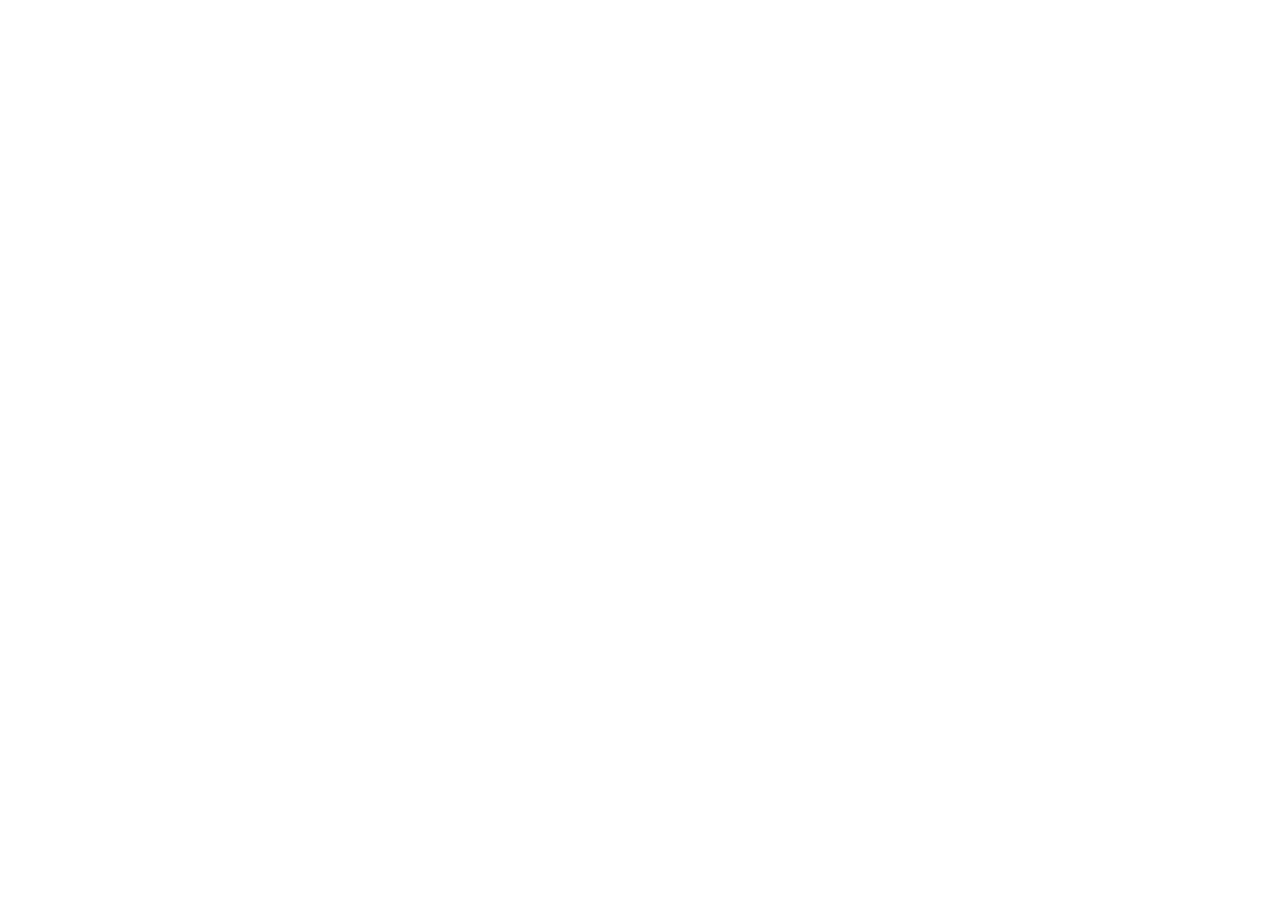
==== index.html @ bd077923 "adding index" ====
<!DOCTYPE html>
<html lang="en">
<head>
    <meta charset="UTF-8">
    <meta name="viewport" content="width=device-width, initial-scale=1.0">
    <title>Website of Hritik Mandoliya - Junior Software Engineer</title>
    <!-- SEO Meta Tags -->
    <meta name="description" content="Personal Website of Hritik Mandoliya, a Junior Software Engineer.">
    <meta name="keywords" content="Software Developer, C, C++, Python, HTML, CSS, JavaScript, Resume, CV, Web Development">
    <meta name="author" content="Hritik Mandoliya">
    <!-- Open Graph Meta Tags -->
    <meta property="og:title" content="Hritik Mandoliya - Junior Software Engineer CV">
    <meta property="og:type" content="website">
    <meta property="og:url" content="https://mywebsite.com/homepage">
    <meta property="og:image" content="https://mywebsite.com/images/my-photo.jpg">
    <meta property="og:description" content="Explore the Personal Website of Hritik Mandoliya, a skilled Junior Software Engineer with experience in C, C++, Python, and more.">
    <meta property="og:site_name" content="Hritik Mandoliya's Personal Website">
    <!-- Favicon -->
    <link rel="shortcut icon" href="favicon.ico" type="image/x-icon">
</head>
<body>
    
</body>
</html>
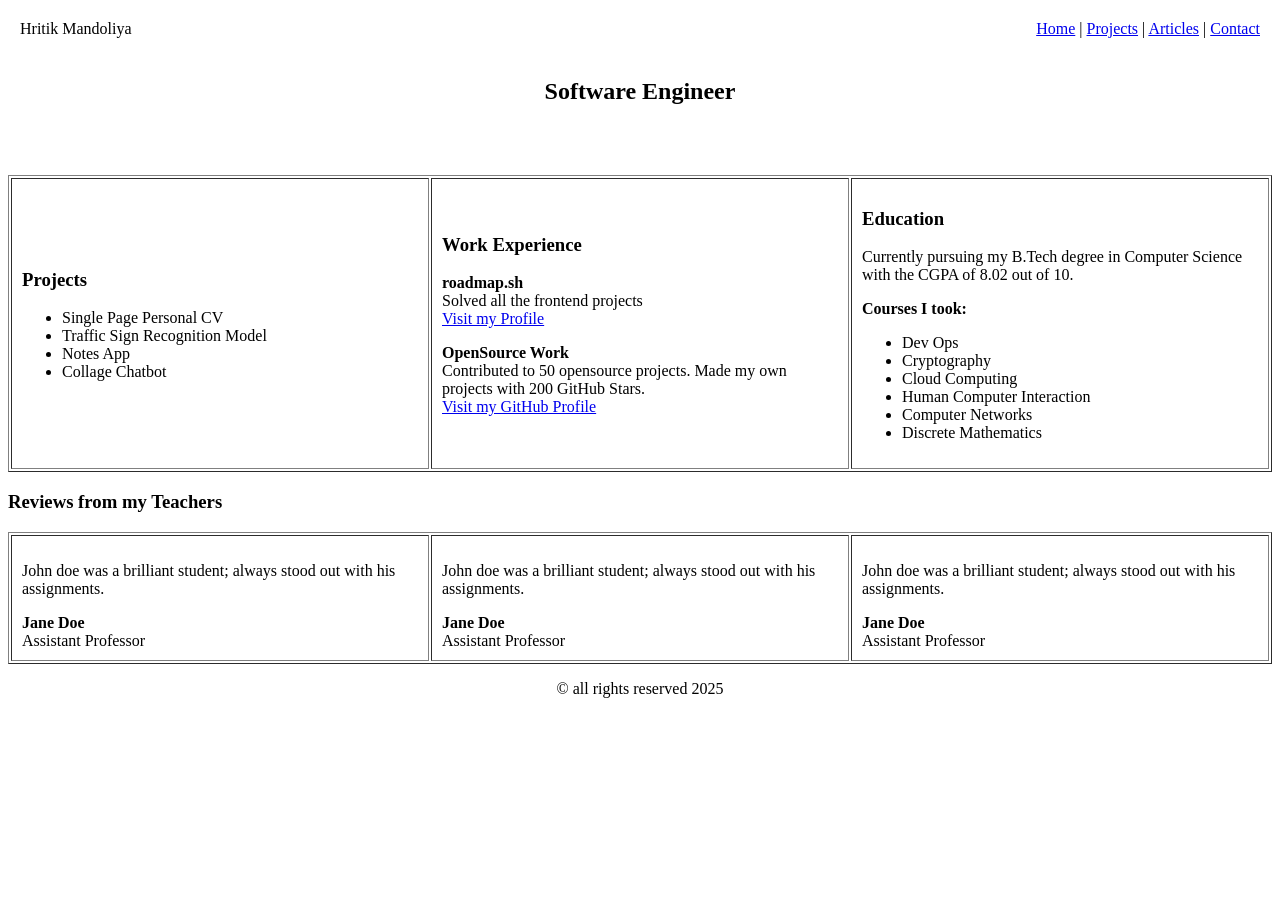
==== commit 13c41376: "Basic Setup Complete" ====
--- a/index.html
+++ b/index.html
@@ -3,7 +3,7 @@
 <head>
     <meta charset="UTF-8">
     <meta name="viewport" content="width=device-width, initial-scale=1.0">
-    <title>Website of Hritik Mandoliya - Junior Software Engineer</title>
+    <title>Hritik Mandoliya - Junior Software Engineer</title>
     <!-- SEO Meta Tags -->
     <meta name="description" content="Personal Website of Hritik Mandoliya, a Junior Software Engineer.">
     <meta name="keywords" content="Software Developer, C, C++, Python, HTML, CSS, JavaScript, Resume, CV, Web Development">
@@ -11,14 +11,124 @@
     <!-- Open Graph Meta Tags -->
     <meta property="og:title" content="Hritik Mandoliya - Junior Software Engineer CV">
     <meta property="og:type" content="website">
-    <meta property="og:url" content="https://mywebsite.com/homepage">
-    <meta property="og:image" content="https://mywebsite.com/images/my-photo.jpg">
+    <meta property="og:url" content="https://hritik2525.github.io">
+    <meta property="og:image" content="https://hritik2525.github.io/images/my-photo.jpg">
     <meta property="og:description" content="Explore the Personal Website of Hritik Mandoliya, a skilled Junior Software Engineer with experience in C, C++, Python, and more.">
     <meta property="og:site_name" content="Hritik Mandoliya's Personal Website">
     <!-- Favicon -->
     <link rel="shortcut icon" href="favicon.ico" type="image/x-icon">
+    <style>
+        .top-left{
+            position: absolute;
+            top: 0;
+            left: 0;
+            padding: 20px;
+        }
+        .top-right{
+            position: absolute;
+            top: 0;
+            right: 0;
+            padding: 20px;
+        }
+        #title{
+            text-align: center;
+            padding: 50px;
+        }
+    </style>
 </head>
 <body>
-    
+
+    <!-- Header -->
+    <header>
+        <div class="top-left">Hritik Mandoliya</div>
+        <nav class="top-right">
+            <a href="index.html">Home</a> |
+            <a href="projects.html">Projects</a> |
+            <a href="articles.html">Articles</a> |
+            <a href="contact.html">Contact</a>
+        </nav>
+    </header>
+
+    <main>
+        <!-- Title -->
+        <section  id="title">
+            <h1>Software Engineer</h1>
+        </section>
+
+        <!-- Main Sections -->
+        <section>
+            <table width="100%" border="1">
+                <tr>
+                    <!-- Projects -->
+                    <td width="33%" style="padding:10px;">
+                        <h3>Projects</h3>
+                        <ul>
+                            <li>Single Page Personal CV</li>
+                            <li>Traffic Sign Recognition Model</li>
+                            <li>Notes App</li>
+                            <li>Collage Chatbot</li>
+                        </ul>
+                    </td>
+                    
+                    <!-- Work Experience -->
+                    <td width="33%" style="padding:10px;">
+                        <h3>Work Experience</h3>
+                        <p><strong>roadmap.sh</strong><br>
+                        Solved all the frontend projects<br>
+                        <a href="#">Visit my Profile</a></p>
+
+                        <p><strong>OpenSource Work</strong><br>
+                        Contributed to 50 opensource projects. Made my own projects with 200 GitHub Stars.<br>
+                        <a href="https://github.com/Hritik2525">Visit my GitHub Profile</a></p>
+                    </td>
+
+                    <!-- Education -->
+                    <td width="33%" style="padding:10px;">
+                        <h3>Education</h3>
+                        <p>Currently pursuing my B.Tech degree in Computer Science with the CGPA of 8.02 out of 10.</p>
+                        <p><strong>Courses I took:</strong></p>
+                        <ul>
+                            <li>Dev Ops</li>
+                            <li>Cryptography</li>
+                            <li>Cloud Computing</li>
+                            <li>Human Computer Interaction</li>
+                            <li>Computer Networks</li>
+                            <li>Discrete Mathematics</li>
+                        </ul>
+                    </td>
+                </tr>
+            </table>
+        </section>
+
+        <!-- Reviews Section -->
+        <section>
+            <h3>Reviews from my Teachers</h3>
+            
+            <table width="100%" border="1">
+                <tr>
+                    <td width="33%" style="padding:10px;">
+                        <p>John doe was a brilliant student; always stood out with his assignments.</p>
+                        <strong>Jane Doe</strong><br>
+                        Assistant Professor
+                    </td>
+                    <td width="33%" style="padding:10px;">
+                        <p>John doe was a brilliant student; always stood out with his assignments.</p>
+                        <strong>Jane Doe</strong><br>
+                        Assistant Professor
+                    </td>
+                    <td width="33%" style="padding:10px;">
+                        <p>John doe was a brilliant student; always stood out with his assignments.</p>
+                        <strong>Jane Doe</strong><br>
+                        Assistant Professor
+                    </td>
+                </tr>
+            </table>
+        </section>
+    </main>
+
+    <footer style="text-align: center;">
+        <p>© all rights reserved 2025</p>
+    </footer>
+
 </body>
 </html>
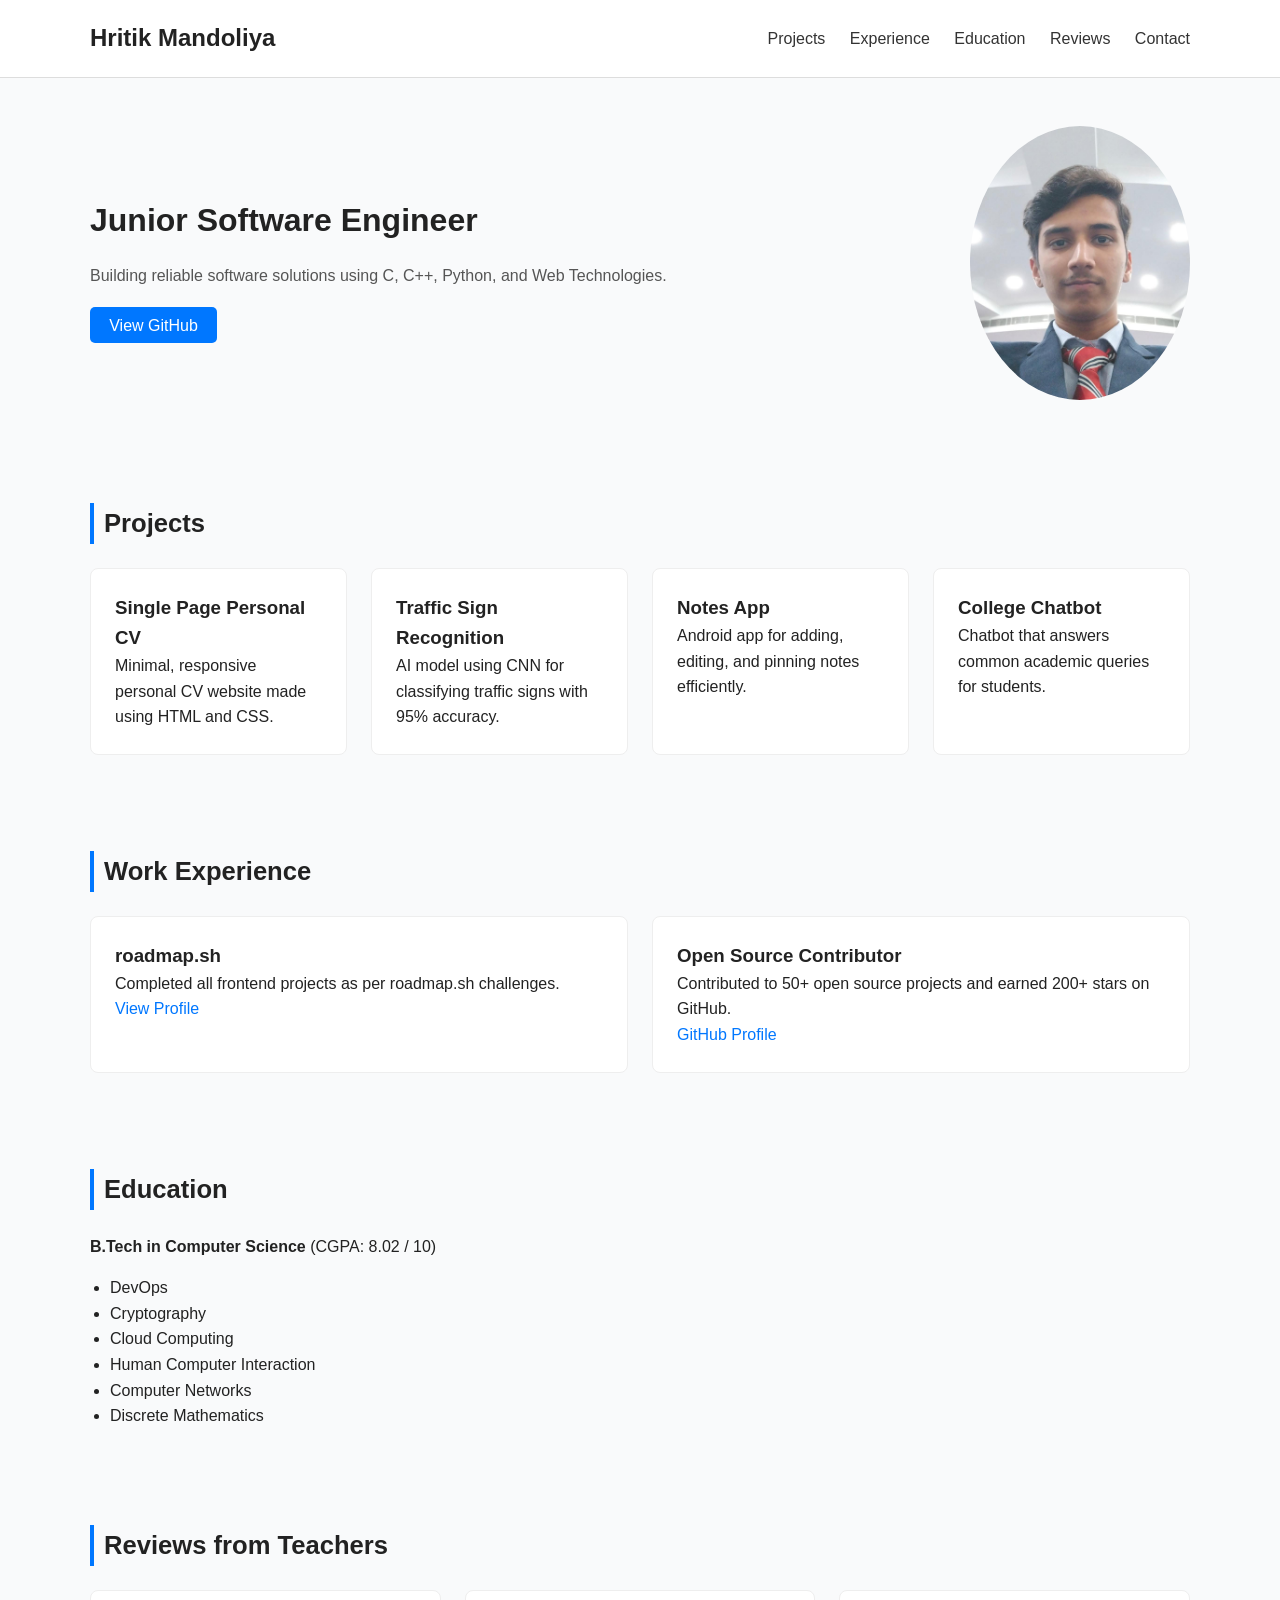
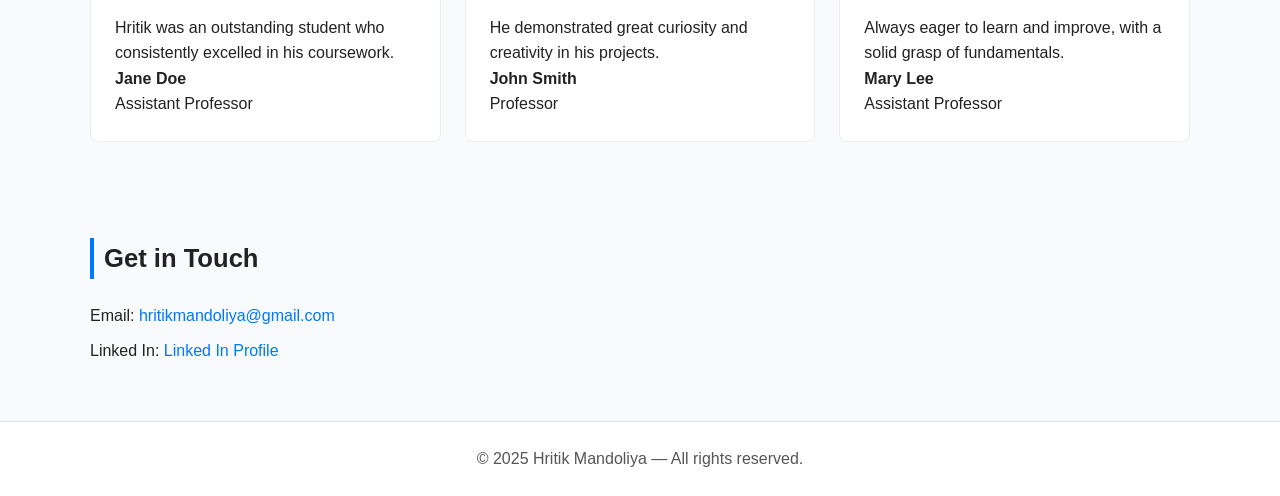
==== commit c519524e: "Website update" ====
--- a/index.html
+++ b/index.html
@@ -1,134 +1,132 @@
 <!DOCTYPE html>
 <html lang="en">
 <head>
-    <meta charset="UTF-8">
-    <meta name="viewport" content="width=device-width, initial-scale=1.0">
-    <title>Hritik Mandoliya - Junior Software Engineer</title>
-    <!-- SEO Meta Tags -->
-    <meta name="description" content="Personal Website of Hritik Mandoliya, a Junior Software Engineer.">
-    <meta name="keywords" content="Software Developer, C, C++, Python, HTML, CSS, JavaScript, Resume, CV, Web Development">
-    <meta name="author" content="Hritik Mandoliya">
-    <!-- Open Graph Meta Tags -->
-    <meta property="og:title" content="Hritik Mandoliya - Junior Software Engineer CV">
-    <meta property="og:type" content="website">
-    <meta property="og:url" content="https://hritik2525.github.io">
-    <meta property="og:image" content="https://hritik2525.github.io/images/my-photo.jpg">
-    <meta property="og:description" content="Explore the Personal Website of Hritik Mandoliya, a skilled Junior Software Engineer with experience in C, C++, Python, and more.">
-    <meta property="og:site_name" content="Hritik Mandoliya's Personal Website">
+    <meta charset="UTF-8" />
+    <meta name="viewport" content="width=device-width, initial-scale=1.0" />
+    <title>Hritik Mandoliya - Portfolio</title>
+
+    <!-- SEO -->
+    <meta name="description" content="Portfolio of Hritik Mandoliya, a Junior Software Engineer skilled in C, C++, Python, Web Development, and AI." />
+    <meta name="keywords" content="Hritik Mandoliya, Portfolio, Software Engineer, Web Developer, GitHub Projects, Resume" />
+    <meta name="author" content="Hritik Mandoliya" />
+
     <!-- Favicon -->
-    <link rel="shortcut icon" href="favicon.ico" type="image/x-icon">
-    <style>
-        .top-left{
-            position: absolute;
-            top: 0;
-            left: 0;
-            padding: 20px;
-        }
-        .top-right{
-            position: absolute;
-            top: 0;
-            right: 0;
-            padding: 20px;
-        }
-        #title{
-            text-align: center;
-            padding: 50px;
-        }
-    </style>
+    <link rel="icon" href="favicon.ico" />
+
+    <!-- CSS -->
+    <link rel="stylesheet" href="style.css" />
 </head>
+
 <body>
-
     <!-- Header -->
-    <header>
-        <div class="top-left">Hritik Mandoliya</div>
-        <nav class="top-right">
-            <a href="index.html">Home</a> |
-            <a href="projects.html">Projects</a> |
-            <a href="articles.html">Articles</a> |
-            <a href="contact.html">Contact</a>
+    <header class="header">
+        <div class="container header-content">
+        <h1 class="logo">Hritik Mandoliya</h1>
+        <nav class="nav">
+            <a href="#projects">Projects</a>
+            <a href="#experience">Experience</a>
+            <a href="#education">Education</a>
+            <a href="#reviews">Reviews</a>
+            <a href="#contact">Contact</a>
         </nav>
+        </div>
     </header>
 
-    <main>
-        <!-- Title -->
-        <section  id="title">
-            <h1>Software Engineer</h1>
-        </section>
+    <!-- Hero Section -->
+    <section class="hero container">
+        <div class="hero-text">
+        <h2>Junior Software Engineer</h2>
+        <p>Building reliable software solutions using C, C++, Python, and Web Technologies.</p>
+        <a href="https://github.com/Hritik2525" class="btn">View GitHub</a>
+        </div>
+        <div class="hero-img">
+        <img src="images/my-photo.jpeg" alt="Hritik Mandoliya Photo" />
+        </div>
+    </section>
 
-        <!-- Main Sections -->
-        <section>
-            <table width="100%" border="1">
-                <tr>
-                    <!-- Projects -->
-                    <td width="33%" style="padding:10px;">
-                        <h3>Projects</h3>
-                        <ul>
-                            <li>Single Page Personal CV</li>
-                            <li>Traffic Sign Recognition Model</li>
-                            <li>Notes App</li>
-                            <li>Collage Chatbot</li>
-                        </ul>
-                    </td>
-                    
-                    <!-- Work Experience -->
-                    <td width="33%" style="padding:10px;">
-                        <h3>Work Experience</h3>
-                        <p><strong>roadmap.sh</strong><br>
-                        Solved all the frontend projects<br>
-                        <a href="#">Visit my Profile</a></p>
+    <!-- Projects -->
+    <section id="projects" class="container">
+        <h2 class="section-title">Projects</h2>
+        <div class="grid">
+        <div class="card">
+            <h3>Single Page Personal CV</h3>
+            <p>Minimal, responsive personal CV website made using HTML and CSS.</p>
+        </div>
+        <div class="card">
+            <h3>Traffic Sign Recognition</h3>
+            <p>AI model using CNN for classifying traffic signs with 95% accuracy.</p>
+        </div>
+        <div class="card">
+            <h3>Notes App</h3>
+            <p>Android app for adding, editing, and pinning notes efficiently.</p>
+        </div>
+        <div class="card">
+            <h3>College Chatbot</h3>
+            <p>Chatbot that answers common academic queries for students.</p>
+        </div>
+        </div>
+    </section>
 
-                        <p><strong>OpenSource Work</strong><br>
-                        Contributed to 50 opensource projects. Made my own projects with 200 GitHub Stars.<br>
-                        <a href="https://github.com/Hritik2525">Visit my GitHub Profile</a></p>
-                    </td>
+    <!-- Experience -->
+    <section id="experience" class="container">
+        <h2 class="section-title">Work Experience</h2>
+        <div class="grid">
+        <div class="card">
+            <h3>roadmap.sh</h3>
+            <p>Completed all frontend projects as per roadmap.sh challenges.</p>
+            <a href="#">View Profile</a>
+        </div>
+        <div class="card">
+            <h3>Open Source Contributor</h3>
+            <p>Contributed to 50+ open source projects and earned 200+ stars on GitHub.</p>
+            <a href="https://github.com/Hritik2525">GitHub Profile</a>
+        </div>
+        </div>
+    </section>
 
-                    <!-- Education -->
-                    <td width="33%" style="padding:10px;">
-                        <h3>Education</h3>
-                        <p>Currently pursuing my B.Tech degree in Computer Science with the CGPA of 8.02 out of 10.</p>
-                        <p><strong>Courses I took:</strong></p>
-                        <ul>
-                            <li>Dev Ops</li>
-                            <li>Cryptography</li>
-                            <li>Cloud Computing</li>
-                            <li>Human Computer Interaction</li>
-                            <li>Computer Networks</li>
-                            <li>Discrete Mathematics</li>
-                        </ul>
-                    </td>
-                </tr>
-            </table>
-        </section>
+    <!-- Education -->
+    <section id="education" class="container">
+        <h2 class="section-title">Education</h2>
+        <p><strong>B.Tech in Computer Science</strong> (CGPA: 8.02 / 10)</p>
+        <ul class="course-list">
+        <li>DevOps</li>
+        <li>Cryptography</li>
+        <li>Cloud Computing</li>
+        <li>Human Computer Interaction</li>
+        <li>Computer Networks</li>
+        <li>Discrete Mathematics</li>
+        </ul>
+    </section>
 
-        <!-- Reviews Section -->
-        <section>
-            <h3>Reviews from my Teachers</h3>
-            
-            <table width="100%" border="1">
-                <tr>
-                    <td width="33%" style="padding:10px;">
-                        <p>John doe was a brilliant student; always stood out with his assignments.</p>
-                        <strong>Jane Doe</strong><br>
-                        Assistant Professor
-                    </td>
-                    <td width="33%" style="padding:10px;">
-                        <p>John doe was a brilliant student; always stood out with his assignments.</p>
-                        <strong>Jane Doe</strong><br>
-                        Assistant Professor
-                    </td>
-                    <td width="33%" style="padding:10px;">
-                        <p>John doe was a brilliant student; always stood out with his assignments.</p>
-                        <strong>Jane Doe</strong><br>
-                        Assistant Professor
-                    </td>
-                </tr>
-            </table>
-        </section>
-    </main>
+    <!-- Reviews -->
+    <section id="reviews" class="container">
+        <h2 class="section-title">Reviews from Teachers</h2>
+        <div class="grid">
+        <div class="card">
+            <p>Hritik was an outstanding student who consistently excelled in his coursework.</p>
+            <strong>Jane Doe</strong><br />Assistant Professor
+        </div>
+        <div class="card">
+            <p>He demonstrated great curiosity and creativity in his projects.</p>
+            <strong>John Smith</strong><br />Professor
+        </div>
+        <div class="card">
+            <p>Always eager to learn and improve, with a solid grasp of fundamentals.</p>
+            <strong>Mary Lee</strong><br />Assistant Professor
+        </div>
+        </div>
+    </section>
 
-    <footer style="text-align: center;">
-        <p>© all rights reserved 2025</p>
+    <!-- Contact -->
+    <section id="contact" class="container contact">
+        <h2 class="section-title">Get in Touch</h2>
+        <p>Email: <a href="mailto:hritikmandoliya@gmail.com">hritikmandoliya@gmail.com</a></p>
+        <p>Linked In: <a href="www.linkedin.com/in/hritik-mandoliya-918303251">Linked In Profile</a></p>
+    </section>
+
+    <!-- Footer -->
+    <footer class="footer">
+        <p>© 2025 Hritik Mandoliya — All rights reserved.</p>
     </footer>
-
 </body>
 </html>
--- a/style.css
+++ b/style.css
@@ -0,0 +1,162 @@
+/* Reset and Base Styles */
+* {
+    margin: 0;
+    padding: 0;
+    box-sizing: border-box;
+    font-family: "Inter", sans-serif;
+}
+
+body {
+    background: #f9fafb;
+    color: #222;
+    line-height: 1.6;
+}
+
+/* Container */
+.container {
+    width: 90%;
+    max-width: 1100px;
+    margin: auto;
+    padding: 3rem 0;
+}
+
+/* Header */
+.header {
+    background: #fff;
+    border-bottom: 1px solid #ddd;
+    position: sticky;
+    top: 0;
+    z-index: 10;
+}
+
+.header-content {
+    display: flex;
+    justify-content: space-between;
+    align-items: center;
+    padding: 1.2rem 0;
+}
+
+.logo {
+    font-size: 1.5rem;
+    font-weight: 700;
+}
+
+.nav a {
+    color: #333;
+    margin-left: 20px;
+    text-decoration: none;
+    font-weight: 500;
+}
+
+.nav a:hover {
+    color: #0077ff;
+}
+
+/* Hero Section */
+.hero {
+    display: flex;
+    flex-wrap: wrap;
+    align-items: center;
+    justify-content: space-between;
+    text-align: left;
+    padding-top: 3rem;
+}
+
+.hero-text {
+    flex: 1;
+    min-width: 250px;
+}
+
+.hero-text h2 {
+    font-size: 2rem;
+    margin-bottom: 1rem;
+}
+
+.hero-text p {
+    margin-bottom: 1.5rem;
+    color: #555;
+}
+
+.hero-img img {
+    width: 220px;
+    border-radius: 50%;
+}
+
+.btn {
+    background: #0077ff;
+    color: #fff;
+    padding: 0.6rem 1.2rem;
+    border-radius: 5px;
+    text-decoration: none;
+}
+
+.btn:hover {
+    background: #005fcc;
+}
+
+/* Section Titles */
+.section-title {
+    font-size: 1.6rem;
+    margin-bottom: 1.5rem;
+    border-left: 4px solid #0077ff;
+    padding-left: 10px;
+}
+
+/* Cards and Grid */
+.grid {
+    display: grid;
+    grid-template-columns: repeat(auto-fit, minmax(250px, 1fr));
+    gap: 1.5rem;
+}
+
+.card {
+    background: #fff;
+    border: 1px solid #eee;
+    padding: 1.5rem;
+    border-radius: 8px;
+    transition: all 0.2s ease-in;
+}
+
+.card:hover {
+    transform: translateY(-5px);
+    box-shadow: 0 4px 10px rgba(0, 0, 0, 0.05);
+}
+
+.card a {
+    color: #0077ff;
+    text-decoration: none;
+}
+
+.card a:hover {
+    text-decoration: underline;
+}
+
+/* Education */
+.course-list {
+    list-style: disc;
+    padding-left: 20px;
+    margin-top: 1rem;
+}
+
+/* Contact */
+.contact p {
+    margin: 0.6rem 0;
+}
+
+.contact a {
+    color: #0077ff;
+    text-decoration: none;
+}
+
+.contact a:hover {
+    text-decoration: underline;
+}
+
+/* Footer */
+.footer {
+    background: #fff;
+    text-align: center;
+    padding: 1.5rem;
+    border-top: 1px solid #ddd;
+    color: #555;
+}
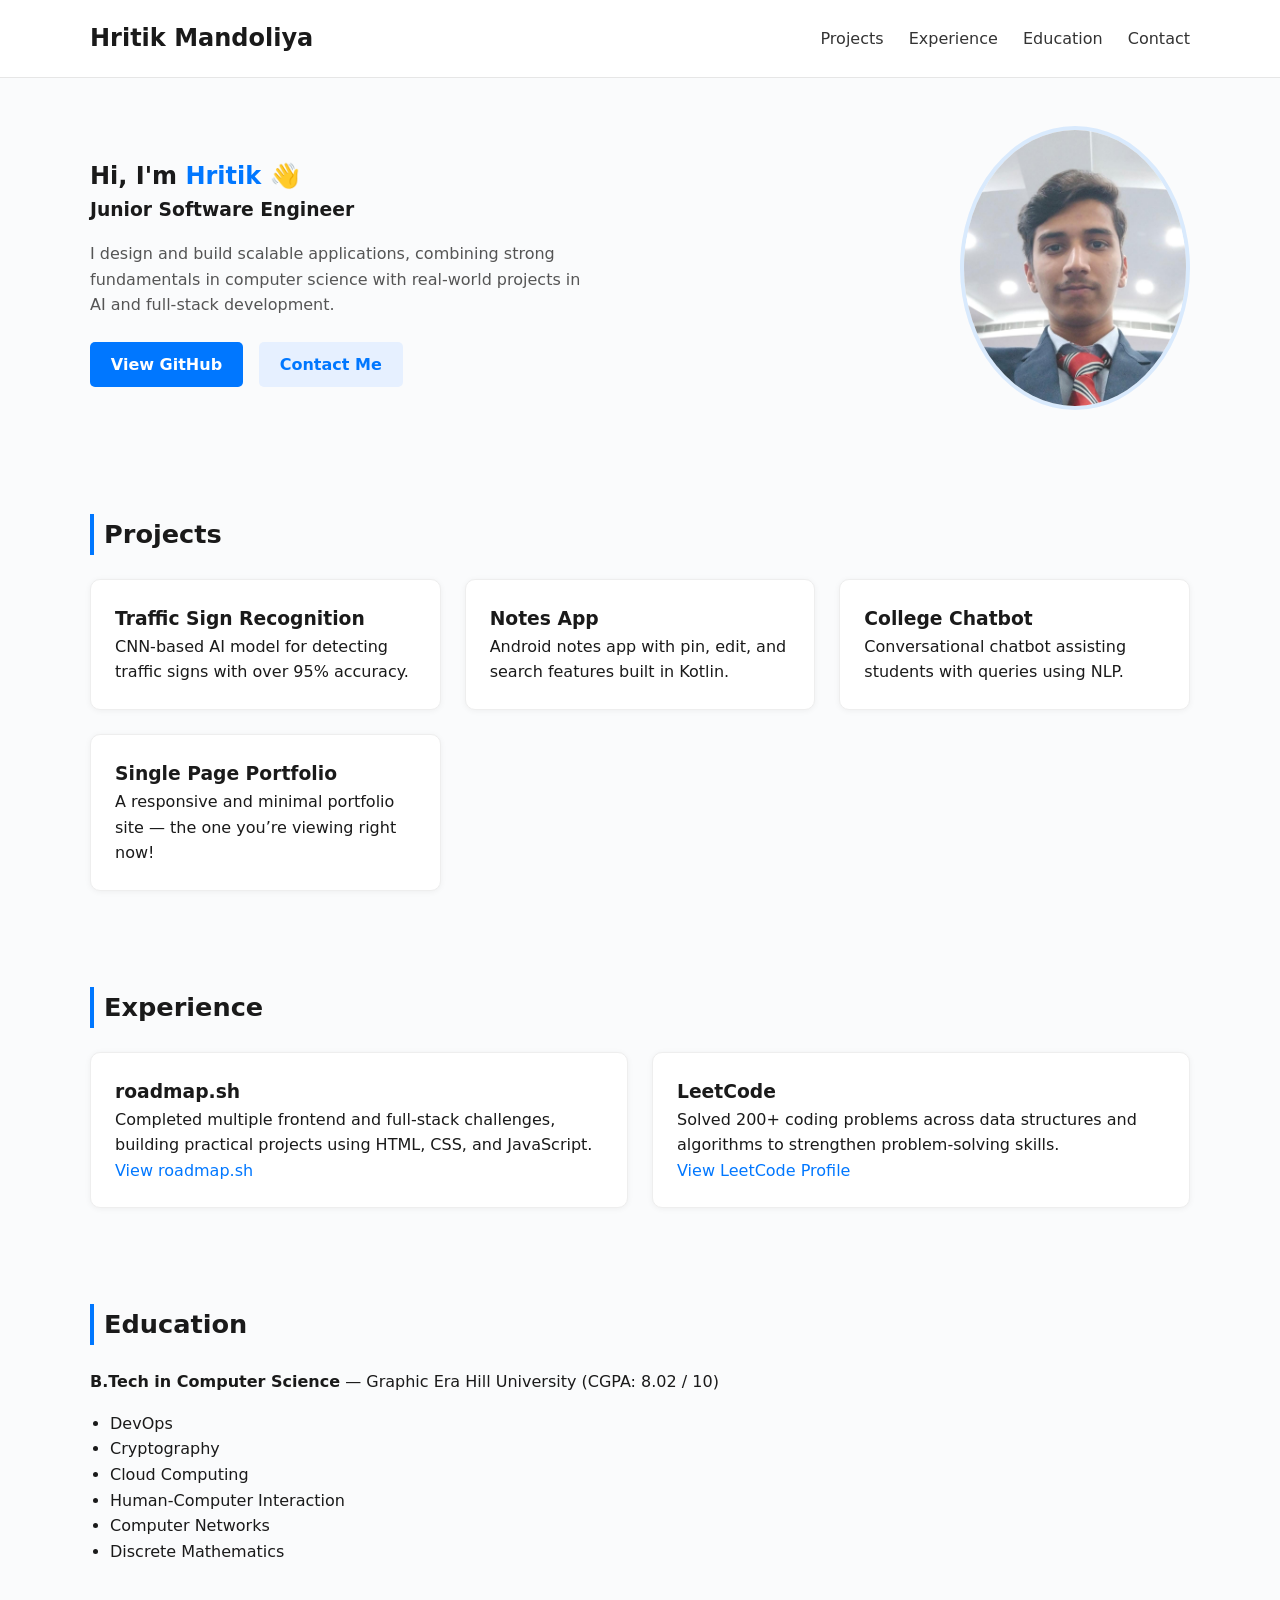
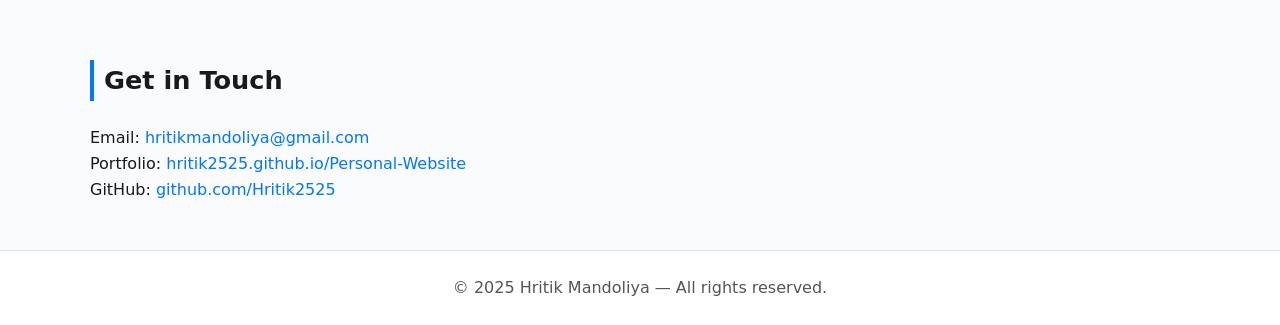
==== commit f04ac5f2: "Website Cleaned and Updated" ====
--- a/index.html
+++ b/index.html
@@ -3,12 +3,19 @@
 <head>
     <meta charset="UTF-8" />
     <meta name="viewport" content="width=device-width, initial-scale=1.0" />
-    <title>Hritik Mandoliya - Portfolio</title>
+    <title>Hritik Mandoliya - Software Engineer</title>
 
     <!-- SEO -->
-    <meta name="description" content="Portfolio of Hritik Mandoliya, a Junior Software Engineer skilled in C, C++, Python, Web Development, and AI." />
-    <meta name="keywords" content="Hritik Mandoliya, Portfolio, Software Engineer, Web Developer, GitHub Projects, Resume" />
+    <meta name="description" content="Portfolio of Hritik Mandoliya, a passionate Software Engineer skilled in C, C++, Python, AI, and Web Development." />
+    <meta name="keywords" content="Hritik Mandoliya, Software Engineer, Portfolio, GitHub, Web Developer, AI, Computer Vision" />
     <meta name="author" content="Hritik Mandoliya" />
+
+    <!-- Social Meta -->
+    <meta property="og:title" content="Hritik Mandoliya - Portfolio" />
+    <meta property="og:description" content="Explore projects, experience, and achievements of Hritik Mandoliya." />
+    <meta property="og:image" content="https://hritik2525.github.io/images/my-photo.jpeg" />
+    <meta property="og:url" content="https://hritik2525.github.io/Personal-Website" />
+    <meta property="og:type" content="website" />
 
     <!-- Favicon -->
     <link rel="icon" href="favicon.ico" />
@@ -20,13 +27,12 @@
 <body>
     <!-- Header -->
     <header class="header">
-        <div class="container header-content">
+        <div class="container nav-container">
         <h1 class="logo">Hritik Mandoliya</h1>
         <nav class="nav">
             <a href="#projects">Projects</a>
             <a href="#experience">Experience</a>
             <a href="#education">Education</a>
-            <a href="#reviews">Reviews</a>
             <a href="#contact">Contact</a>
         </nav>
         </div>
@@ -34,99 +40,91 @@
 
     <!-- Hero Section -->
     <section class="hero container">
+        <div class="hero-content">
         <div class="hero-text">
-        <h2>Junior Software Engineer</h2>
-        <p>Building reliable software solutions using C, C++, Python, and Web Technologies.</p>
-        <a href="https://github.com/Hritik2525" class="btn">View GitHub</a>
+            <h2>Hi, I'm <span>Hritik</span> 👋</h2>
+            <h3>Junior Software Engineer</h3>
+            <p>I design and build scalable applications, combining strong fundamentals in computer science with real-world projects in AI and full-stack development.</p>
+            <div class="buttons">
+            <a href="https://github.com/Hritik2525" class="btn primary">View GitHub</a>
+            <a href="#contact" class="btn secondary">Contact Me</a>
+            </div>
         </div>
         <div class="hero-img">
-        <img src="images/my-photo.jpeg" alt="Hritik Mandoliya Photo" />
+            <img src="images/my-photo.jpeg" alt="Hritik Mandoliya" />
+        </div>
         </div>
     </section>
 
-    <!-- Projects -->
+    <!-- Projects Section -->
     <section id="projects" class="container">
         <h2 class="section-title">Projects</h2>
         <div class="grid">
         <div class="card">
-            <h3>Single Page Personal CV</h3>
-            <p>Minimal, responsive personal CV website made using HTML and CSS.</p>
-        </div>
-        <div class="card">
             <h3>Traffic Sign Recognition</h3>
-            <p>AI model using CNN for classifying traffic signs with 95% accuracy.</p>
+            <p>CNN-based AI model for detecting traffic signs with over 95% accuracy.</p>
         </div>
         <div class="card">
             <h3>Notes App</h3>
-            <p>Android app for adding, editing, and pinning notes efficiently.</p>
+            <p>Android notes app with pin, edit, and search features built in Kotlin.</p>
         </div>
         <div class="card">
             <h3>College Chatbot</h3>
-            <p>Chatbot that answers common academic queries for students.</p>
+            <p>Conversational chatbot assisting students with queries using NLP.</p>
+        </div>
+        <div class="card">
+            <h3>Single Page Portfolio</h3>
+            <p>A responsive and minimal portfolio site — the one you’re viewing right now!</p>
         </div>
         </div>
     </section>
 
     <!-- Experience -->
     <section id="experience" class="container">
-        <h2 class="section-title">Work Experience</h2>
-        <div class="grid">
+    <h2 class="section-title">Experience</h2>
+    <div class="grid">
         <div class="card">
-            <h3>roadmap.sh</h3>
-            <p>Completed all frontend projects as per roadmap.sh challenges.</p>
-            <a href="#">View Profile</a>
+        <h3>roadmap.sh</h3>
+        <p>Completed multiple frontend and full-stack challenges, building practical projects using HTML, CSS, and JavaScript.</p>
+        <a href="https://roadmap.sh" target="_blank">View roadmap.sh</a>
         </div>
+
         <div class="card">
-            <h3>Open Source Contributor</h3>
-            <p>Contributed to 50+ open source projects and earned 200+ stars on GitHub.</p>
-            <a href="https://github.com/Hritik2525">GitHub Profile</a>
+        <h3>LeetCode</h3>
+        <p>Solved 200+ coding problems across data structures and algorithms to strengthen problem-solving skills.</p>
+        <a href="https://leetcode.com/u/Hritik_Mandoliya" target="_blank">View LeetCode Profile</a>
         </div>
-        </div>
+    </div>
     </section>
+
 
     <!-- Education -->
     <section id="education" class="container">
         <h2 class="section-title">Education</h2>
-        <p><strong>B.Tech in Computer Science</strong> (CGPA: 8.02 / 10)</p>
+        <p><strong>B.Tech in Computer Science</strong> — Graphic Era Hill University (CGPA: 8.02 / 10)</p>
         <ul class="course-list">
         <li>DevOps</li>
         <li>Cryptography</li>
         <li>Cloud Computing</li>
-        <li>Human Computer Interaction</li>
+        <li>Human-Computer Interaction</li>
         <li>Computer Networks</li>
         <li>Discrete Mathematics</li>
         </ul>
-    </section>
-
-    <!-- Reviews -->
-    <section id="reviews" class="container">
-        <h2 class="section-title">Reviews from Teachers</h2>
-        <div class="grid">
-        <div class="card">
-            <p>Hritik was an outstanding student who consistently excelled in his coursework.</p>
-            <strong>Jane Doe</strong><br />Assistant Professor
-        </div>
-        <div class="card">
-            <p>He demonstrated great curiosity and creativity in his projects.</p>
-            <strong>John Smith</strong><br />Professor
-        </div>
-        <div class="card">
-            <p>Always eager to learn and improve, with a solid grasp of fundamentals.</p>
-            <strong>Mary Lee</strong><br />Assistant Professor
-        </div>
-        </div>
     </section>
 
     <!-- Contact -->
     <section id="contact" class="container contact">
         <h2 class="section-title">Get in Touch</h2>
         <p>Email: <a href="mailto:hritikmandoliya@gmail.com">hritikmandoliya@gmail.com</a></p>
-        <p>Linked In: <a href="www.linkedin.com/in/hritik-mandoliya-918303251">Linked In Profile</a></p>
+        <p>Portfolio: <a href="https://hritik2525.github.io/Personal-Website">hritik2525.github.io/Personal-Website</a></p>
+        <p>GitHub: <a href="https://github.com/Hritik2525">github.com/Hritik2525</a></p>
     </section>
 
     <!-- Footer -->
     <footer class="footer">
         <p>© 2025 Hritik Mandoliya — All rights reserved.</p>
     </footer>
+
+    <script src="script.js"></script>
 </body>
 </html>
--- a/style.css
+++ b/style.css
@@ -1,18 +1,19 @@
-/* Reset and Base Styles */
+/* --- GLOBAL RESETS --- */
 * {
     margin: 0;
     padding: 0;
     box-sizing: border-box;
-    font-family: "Inter", sans-serif;
+    font-family: "Inter", system-ui, sans-serif;
 }
 
 body {
-    background: #f9fafb;
-    color: #222;
+    background: #fafbfc;
+    color: #1a1a1a;
     line-height: 1.6;
+    scroll-behavior: smooth;
 }
 
-/* Container */
+/* --- CONTAINERS --- */
 .container {
     width: 90%;
     max-width: 1100px;
@@ -20,16 +21,16 @@
     padding: 3rem 0;
 }
 
-/* Header */
+/* --- HEADER --- */
 .header {
     background: #fff;
-    border-bottom: 1px solid #ddd;
+    border-bottom: 1px solid #e6e6e6;
     position: sticky;
     top: 0;
-    z-index: 10;
+    z-index: 100;
 }
 
-.header-content {
+.nav-container {
     display: flex;
     justify-content: space-between;
     align-items: center;
@@ -46,55 +47,75 @@
     margin-left: 20px;
     text-decoration: none;
     font-weight: 500;
+    transition: 0.2s;
 }
 
 .nav a:hover {
     color: #0077ff;
 }
 
-/* Hero Section */
-.hero {
+/* --- HERO SECTION --- */
+.hero-content {
     display: flex;
-    flex-wrap: wrap;
     align-items: center;
     justify-content: space-between;
-    text-align: left;
-    padding-top: 3rem;
+    flex-wrap: wrap;
+    gap: 2rem;
 }
 
 .hero-text {
     flex: 1;
-    min-width: 250px;
+    min-width: 280px;
 }
 
-.hero-text h2 {
-    font-size: 2rem;
-    margin-bottom: 1rem;
+.hero-text h2 span {
+    color: #0077ff;
 }
 
 .hero-text p {
-    margin-bottom: 1.5rem;
+    margin: 1rem 0 1.5rem;
     color: #555;
+    max-width: 500px;
 }
 
 .hero-img img {
-    width: 220px;
+    width: 230px;
     border-radius: 50%;
+    border: 4px solid #0077ff22;
+    transition: 0.3s;
+}
+
+.hero-img img:hover {
+    transform: scale(1.05);
+}
+
+.buttons {
+    display: flex;
+    gap: 1rem;
 }
 
 .btn {
+    text-decoration: none;
+    padding: 0.6rem 1.3rem;
+    border-radius: 5px;
+    font-weight: 600;
+}
+
+.btn.primary {
     background: #0077ff;
     color: #fff;
-    padding: 0.6rem 1.2rem;
-    border-radius: 5px;
-    text-decoration: none;
+}
+
+.btn.secondary {
+    background: #e6f0ff;
+    color: #0077ff;
 }
 
 .btn:hover {
-    background: #005fcc;
+    opacity: 0.9;
 }
 
-/* Section Titles */
+/* --- SECTION TITLES --- */
 .section-title {
     font-size: 1.6rem;
     margin-bottom: 1.5rem;
@@ -102,10 +123,10 @@
     padding-left: 10px;
 }
 
-/* Cards and Grid */
+/* --- GRID CARDS --- */
 .grid {
     display: grid;
-    grid-template-columns: repeat(auto-fit, minmax(250px, 1fr));
+    grid-template-columns: repeat(auto-fit, minmax(270px, 1fr));
     gap: 1.5rem;
 }
 
@@ -113,50 +134,52 @@
     background: #fff;
     border: 1px solid #eee;
     padding: 1.5rem;
-    border-radius: 8px;
-    transition: all 0.2s ease-in;
+    border-radius: 10px;
+    box-shadow: 0 1px 6px rgba(0, 0, 0, 0.05);
+    transition: all 0.2s ease;
 }
 
 .card:hover {
     transform: translateY(-5px);
-    box-shadow: 0 4px 10px rgba(0, 0, 0, 0.05);
+    box-shadow: 0 6px 15px rgba(0, 0, 0, 0.08);
 }
 
 .card a {
     color: #0077ff;
     text-decoration: none;
+    font-weight: 500;
 }
 
-.card a:hover {
-    text-decoration: underline;
-}
-
-/* Education */
+/* --- EDUCATION --- */
 .course-list {
     list-style: disc;
     padding-left: 20px;
     margin-top: 1rem;
 }
 
-/* Contact */
-.contact p {
-    margin: 0.6rem 0;
-}
-
+/* --- CONTACT --- */
 .contact a {
     color: #0077ff;
     text-decoration: none;
 }
 
-.contact a:hover {
-    text-decoration: underline;
+/* --- FOOTER --- */
+.footer {
+    background: #fff;
+    border-top: 1px solid #e6e6e6;
+    text-align: center;
+    padding: 1.5rem;
+    color: #555;
 }
 
-/* Footer */
-.footer {
-    background: #fff;
-    text-align: center;
-    padding: 1.5rem;
-    border-top: 1px solid #ddd;
-    color: #555;
+/* --- FADE IN --- */
+.hidden {
+    opacity: 0;
+    transform: translateY(20px);
+    transition: all 0.6s ease;
 }
+
+.visible {
+    opacity: 1;
+    transform: translateY(0);
+}
